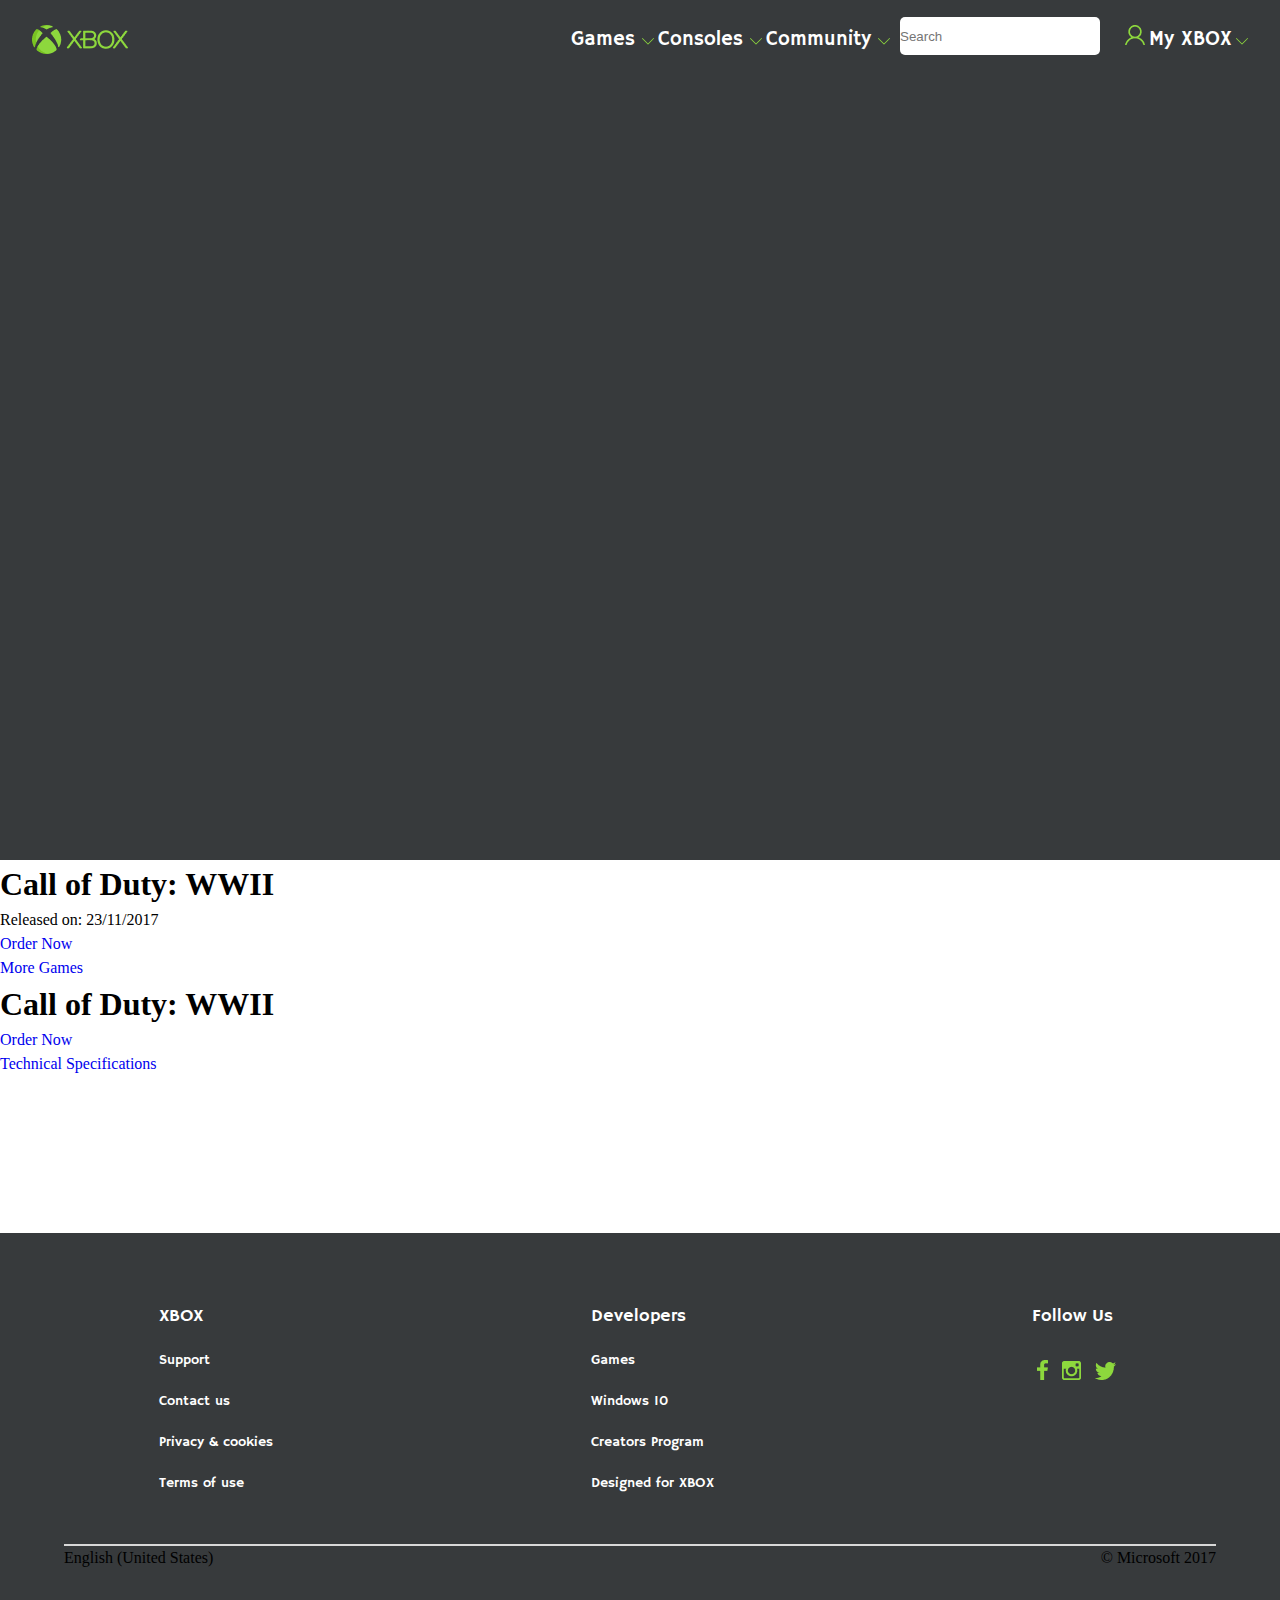
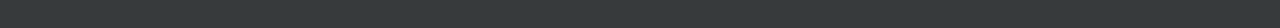
==== CalOff.html @ 1a0d102c "Project" ====
<!DOCTYPE html>
<html lang="en">

<head>
    <meta charset="UTF-8">
    <meta http-equiv="X-UA-Compatible" content="IE=edge">
    <meta name="viewport" content="width=device-width, initial-scale=1.0">
    <link rel="stylesheet" href="./style/style.css">
    <link rel="stylesheet" href="./style/madia.css">
    <title>Page2</title>
</head>

<body>
    <section class="header_section CalOff">
        <header class="header_menu">
            <div class="header_container">
                <div class="logo_block">
                    <a href="http://127.0.0.1:5501/index.html">
                        <img class="logo" src="./images/icons/xbox.png" alt="logo">
                    </a>
                </div>
                <div class="menu__header">
                    <div class="menu_block">
                        <div class="menu_icon">
                            <span></span>
                        </div>
                        <nav class="main_nav">
                            <ul class="nav_item">
                                <li class="text_main">
                                    <a class="text_item" href="#">Games
                                        <img class="icons_item" src="./images/icons/down-arrow.png" alt="icon">

                                        </img>
                                    </a>
                                </li>

                                <li class="text_main">
                                    <a class="text_item" href="#">Consoles
                                        <img class="icons_item" src="./images/icons/down-arrow.png" alt="icons">

                                        </img>
                                    </a>
                                </li>
                                <li class="text_main">
                                    <a class="text_item" href="#">Community
                                        <img class="icons_item" src="./images/icons/down-arrow.png" alt="iconss">

                                        </img>


                                    </a>
                                </li>
                            </ul>
                        </nav>
                    </div>
                    <div class="forma_block">
                        <forma class="formaa_header">
                            <input class="input_header" text="Search" placeholder="Search">
                        </forma>
                    </div>
                    <div class="heder_end">
                        <img class="item_icon" src="./images/icons/Shape.png" alt="ico">
                        <span class="header_span">
                            <a class="span_a" href="">My XBOX</a>
                            <img class="icons_item" src="./images/icons/down-arrow.png" alt="iconss">

                            </img>

                        </span>
                    </div>
                </div>

            </div>


        </header>
    </section>
    <section class="Bac_CallOf">
        <div class="callItam">
            <h1 class="CallText">Call of Duty: WWII</h1>
            <span class="CallOfText">Released on: 23/11/2017</span>
            <div class="Btn_call">
                <div class="btn_one">
                    <a class="btn_caall" href="#">Order Now</a>
                </div>
                <div class="btn_two">
                    <a class="btn_caall" href="#">More  Games</a>
                </div>
            </div>
        </div>

    </section>
    <section class="video_block">
        
    </section>
    <section class="central">
        <div class="text_central">
            <h1>Call of Duty: WWII</h1>
        </div>
        <div class="center_btn">
            <div class="btn_center_one">
                <a class="btn_center" href="#">Order Now</a>
            </div>
            <div class="btn_center_two">
                <a class="btn_center" href="#">Technical Specifications</a>
            </div>
        </div>
        <div class="vidio">
            <video src=""></video>
        </div>
    </section>










    <footer class="footer">
        <div class="container_footer">
            <div class="flex_wrap_footer">
                <div class="text_wrap_footer">
                    <div class="footer_wrap">
                        <a href="#">XBOX</a>
                    </div>
                    <a href="">Support</a>
                    <a href="">Contact us</a>
                    <a href="">Privacy & cookies </a>
                    <a href="">Terms of use </a>
                </div>
                <div class="text_wrap_footer">
                    <div class="footer_wrap">
                        <a href="#">Developers</a>
                    </div>
                    <a href="">Games</a>
                    <a href="">Windows 10</a>
                    <a href="">Creators Program</a>
                    <a href="">Designed for XBOX</a>
                </div>
                <div class="text_wrap_footer">
                    <div class="footer_wrap">
                        <a href="#">Follow Us</a>
                    </div>
                    <div class="img_footer">
                        <img src="./images/img/Faacebook.png" alt="img_footer">
                        <img src="./images/img/Instagram.png" alt="img_footer">
                        <img src="./images/img/Twitter.png" alt="img_footer">
                    </div>

                </div>
            </div>
            <div class="block_end_footer">
                <span>English (United States)</span>
                <span> © Microsoft 2017</span>
            </div>
        </div>
    </footer>








    <script src="./js/main.js"></script>
</body>

</html>
---- style/style.css ----
@import url("https://fonts.googleapis.com/css2?family=Hammersmith+One&display=swap");
@import url("https://fonts.googleapis.com/css2?family=Gowun+Batang&display=swap");
*, body, html {
  margin: 0;
  padding: 0;
  list-style: none;
  -webkit-box-sizing: border-box;
          box-sizing: border-box;
  text-decoration: none;
  scroll-behavior: smooth;
  line-height: 1.5;
  border: none;
  outline: none;
}

body._lock {
  overflow: hidden;
}

.header_section {
  max-width: 100%;
  height: 860px;
  background: #373A3C;
  margin: 0 auto;
}

.header_menu {
  margin: 0px auto;
  max-width: 95%;
}

.header_container {
  display: -webkit-box;
  display: -ms-flexbox;
  display: flex;
  position: relative;
  -webkit-box-pack: justify;
      -ms-flex-pack: justify;
          justify-content: space-between;
  text-align: center;
  padding-top: 25px;
}

.menu__header {
  display: -webkit-box;
  display: -ms-flexbox;
  display: flex;
  text-align: center;
}

.menu_block {
  display: -webkit-box;
  display: -ms-flexbox;
  display: flex;
}

li {
  display: inline-block;
  position: relative;
  right: 35px;
}

li:hover {
  cursor: pointer;
}

li a {
  display: block;
  margin-right: 25px;
  color: #FFFFFF;
  font-family: "Hammersmith One", sans-serif;
  font-weight: 400;
  font-size: 20px;
}

.logo_block {
  position: relative;
  z-index: 16;
}

.menu_icon {
  display: none;
}

.input_header {
  width: 200px;
  height: 38px;
  border-radius: 5px;
}

.forma_block {
  position: relative;
  bottom: 8px;
  right: 25px;
}

.heder_end .item_icon {
  width: 20px;
  height: 20px;
}

.heder_end a {
  color: #FFFFFF;
  font-family: "Hammersmith One", sans-serif;
  font-weight: 400;
  font-size: 20px;
}

.block_on {
  position: absolute;
  display: -webkit-box;
  display: -ms-flexbox;
  display: flex;
  left: 60%;
  z-index: 11;
  top: 53%;
}

.botton_star {
  position: relative;
  margin-right: 25px;
  text-align: center;
  padding: 10px 25px;
  border-radius: 6%;
  background: #686C6F;
}

.botton_star .star_btn {
  font-family: "Hammersmith One", sans-serif;
  font-size: 16px;
  color: #FFFFFF;
}

.botton_star:hover {
  background: #8DD83D;
}

.flex_block {
  position: relative;
  margin-left: 5px;
  text-align: center;
  padding: 10px 25px;
  border-radius: 6%;
  background: #686C6F;
}

.flex_block .btn_star {
  text-align: center;
  font-family: "Hammersmith One", sans-serif;
  font-size: 16px;
  color: #FFFFFF;
}

.flex_block:hover {
  background: #8DD83D;
}

.tabs {
  position: relative;
  text-align: center;
  padding-top: 0px;
}

.tabs input {
  width: 15px;
  height: 15px;
  border: 1px solid #8DD83D;
  border-radius: 50px;
  background: #FFFFFF;
  cursor: pointer;
}

.tabs input:hover {
  background: #8DD83D;
}

.photo_bac {
  display: none;
}

.best_wrap {
  max-width: 100%;
  height: 860px;
  background-color: #435766;
  margin: 0 auto;
}

.container_wrap {
  margin: 0 auto;
  width: 100%;
}

.img_wrap {
  text-align: center;
  margin: 0 auto;
  padding-top: 60px;
}

.text_item {
  text-align: center;
  margin: 0 auto;
}

.text_item h1 {
  color: #FFFFFF;
  font-size: 60px;
  font-family: "Gowun Batang", serif;
}

.text_item p {
  color: #FFFFFF;
  font-size: 30px;
  font-family: "Gowun Batang", serif;
}

.block_wraper {
  display: -webkit-box;
  display: -ms-flexbox;
  display: flex;
  -ms-flex-wrap: wrap;
      flex-wrap: wrap;
  -webkit-box-pack: space-evenly;
      -ms-flex-pack: space-evenly;
          justify-content: space-evenly;
  margin-top: 60px;
}

.wrap_block {
  width: 320px;
  height: 420px;
  background-color: #FFFFFF;
  margin-left: 20px;
  border: 1px solid #8DD83D;
}

.wrap_block h6 {
  color: #435766;
  font-size: 18px;
  font-family: "Gowun Batang", serif;
}

.wrap_block p {
  padding-top: 20px;
  color: #435766;
  font-size: 24px;
  font-family: "Gowun Batang", serif;
}

.wrap_block .img_wraper {
  padding: 30px;
  text-align: center;
}

.wrap_block .img_wraper_one {
  padding: 60px;
  text-align: center;
}

.botton {
  position: relative;
  margin: 0 auto;
  text-align: center;
  padding: 10px 0px 10px;
  border-radius: 5px;
  background: #8DD83D;
  margin-top: 35px;
  width: 300px;
}

.botton:hover {
  background-color: #686C6F;
}

.botton .btn_wrap {
  text-align: center;
  font-family: "Hammersmith One", sans-serif;
  font-size: 16px;
  color: #FFFFFF;
}

.xbox {
  max-width: 100%;
  height: 880px;
  background: url(../images/bacgraunds/1.png) no-repeat center;
  background-size: cover;
}

.xbox .container_xbox {
  width: 100%;
}

.text_xbox {
  width: 100%;
  margin: 0 auto;
  text-align: center;
  padding-top: 100px;
}

.text_xbox h1 {
  color: #FFFFFF;
  font-family: "Gowun Batang", serif;
  font-size: 36px;
}

.block_itom_xbox {
  width: 318px;
  height: 400px;
  border: 1px solid #8DD83D;
  margin-top: 80px;
  background-color: #FFFFFF;
  -webkit-transition: 1s ease 0s;
  transition: 1s ease 0s;
  margin-left: 25px;
}

.block_itom_xbox:hover {
  -webkit-transform: scale(1.1);
  transform: scale(1.1);
}

.block_itom_xbox p {
  display: block;
  margin-top: 5px;
  color: #435766;
  font-size: 18px;
  font-family: "Gowun Batang", serif;
  padding-left: 10px;
}

.block_itom_xbox span {
  display: block;
  color: #435766;
  font-size: 21px;
  margin-top: 15px;
  font-family: "Gowun Batang", serif;
  padding-left: 10px;
}

.btn_xbox {
  margin-top: 35px;
  text-align: center;
  position: relative;
  margin: 0 auto;
  text-align: center;
  padding: 10px 0px 10px;
  border-radius: 5px;
  background: #8DD83D;
  margin-top: 35px;
  width: 300px;
}

.btn_xbox:hover {
  background-color: #686C6F;
}

.btn_xbox .btn_xbox {
  text-align: center;
  font-family: "Hammersmith One", sans-serif;
  font-size: 16px;
  color: #FFFFFF;
}

.flex_xbox {
  display: -webkit-box;
  display: -ms-flexbox;
  display: flex;
  -ms-flex-wrap: wrap;
      flex-wrap: wrap;
  -webkit-box-pack: space-evenly;
      -ms-flex-pack: space-evenly;
          justify-content: space-evenly;
}

.block_itom_xbox .one {
  margin-top: 115px;
}

.Xbox_Design_Lab {
  width: 100%;
  height: 480px;
  margin: 0 auto;
  background: url(../images/bacgraunds/2.png) no-repeat;
  background-size: cover;
}

.Xbox_Design_Lab .container_design {
  width: 100%;
  display: -webkit-box;
  display: -ms-flexbox;
  display: flex;
  -ms-flex-wrap: wrap;
      flex-wrap: wrap;
}

.itam_design {
  position: relative;
  left: 170px;
  top: 107px;
  display: -webkit-box;
  display: -ms-flexbox;
  display: flex;
  -webkit-box-orient: vertical;
  -webkit-box-direction: normal;
      -ms-flex-direction: column;
          flex-direction: column;
}

.itam_design h1 {
  font-size: 48px;
  font-family: "Gowun Batang", serif;
  color: #FFFFFF;
}

.itam_design span {
  font-size: 24px;
  font-family: "Gowun Batang", serif;
  color: #FFFFFF;
}

.flex_wrap_btn {
  display: -webkit-box;
  display: -ms-flexbox;
  display: flex;
  -ms-flex-wrap: wrap;
      flex-wrap: wrap;
  -webkit-box-pack: end;
      -ms-flex-pack: end;
          justify-content: end;
}

.btn_design {
  position: relative;
  margin: 0 auto;
  text-align: center;
  padding: 10px 0px 10px;
  border-radius: 5px;
  background: #8DD83D;
  margin-top: 30px;
  width: 207px;
}

.btn_design:hover {
  background-color: #686C6F;
}

.design_btn_on {
  text-align: center;
  font-family: "Hammersmith One", sans-serif;
  font-size: 16px;
  color: #FFFFFF;
}

.btn_design_two {
  position: relative;
  margin: 0 auto;
  text-align: center;
  padding: 10px 0px 10px;
  border-radius: 5px;
  background: #8DD83D;
  margin-top: 30px;
  left: 25px;
  width: 278px;
}

.btn_design_two:hover {
  background-color: #686C6F;
}

.design_btn_two {
  text-align: center;
  font-family: "Hammersmith One", sans-serif;
  font-size: 16px;
  color: #FFFFFF;
}

.footer {
  width: 100%;
  height: 395px;
  background: #373A3C;
}

.container_footer {
  width: 100%;
}

.flex_wrap_footer {
  display: -webkit-box;
  display: -ms-flexbox;
  display: flex;
  -ms-flex-wrap: wrap;
      flex-wrap: wrap;
  -ms-flex-pack: distribute;
      justify-content: space-around;
}

.text_wrap_footer {
  position: relative;
  top: 50px;
}

.text_wrap_footer a {
  display: block;
  font-family: "Hammersmith One", sans-serif;
  font-size: 14px;
  color: #FFFFFF;
  margin-top: 20px;
}

.text_wrap_footer a:hover {
  color: #8DD83D;
}

.block_end_footer {
  position: relative;
  width: 90%;
  margin: 0 auto;
  top: 100px;
  border-top: 2px solid #D8D8D8;
}

.img_footer {
  margin-top: 25px;
}

.img_footer img {
  padding: 5px;
}

.footer_wrap a {
  font-size: 18px;
}

.block_end_footer {
  display: -webkit-box;
  display: -ms-flexbox;
  display: flex;
  -webkit-box-pack: justify;
      -ms-flex-pack: justify;
          justify-content: space-between;
}

.block_end_footer span {
  display: block;
}
/*# sourceMappingURL=style.css.map */
---- style/madia.css ----
@media (max-width: 915px) {
    /* Бургер меню_______ */
    .menu_icon{
        display: block;
        z-index: 16;
        position: relative;
        width: 30px;
        height: 18px;
        cursor: pointer;
        


    }

    .header_menu::before {
        content: '';
        position: absolute;
        z-index: 16;
        width: 100%;
        top: 0;
        left: 0;
        height: 70px;
        background-color: #373A3C;
        overflow: auto;
    }
   
    .menu_icon span,
    .menu_icon::before,
    .menu_icon::after {
        left: 0;
        position: absolute;
        height: 10%;
        width: 100%;
        transition: all 0.3s ease 0s;
        background-color: #fff;
    }
    .menu_icon::before,
    .menu_icon::after {
        content: '';
    }
    .menu_icon::before{
        top: 0;

    }
    .menu_icon::after{
        bottom: 0;

    }
    .menu_icon span {
        top: 50%;
        transform: scale(1) translate(0px, -50%);

    }
    
    .menu_icon._active span {
        transform: scale(0) translate(0px, -50%);

    
    }
    .menu_icon._active::before {
        top: 50%;
        transform: rotate(-45deg) translate(0px, -50%);
    }
    .menu_icon._active::after {
        bottom:  50%;
        transform: rotate(45deg) translate(0px, 50%);
    }



    .forma_block{
        /* display: none; */
        position: relative;
        z-index: 16;
        left: 10px;
    }
    .main_nav ul li img{
        /* display: none; */
        display: flex;
        flex-direction: column;
        

    }
    .heder_end{
        /* display: none; */
        position: relative;
        z-index: 16;
        left: 10px;
    }
    .main_nav{
        display: flex;
        flex-direction: column;
    }
    .text_item{
        color:#8DD83D ;
        font-family: 'Hammersmith One', sans-serif;
    }
   

    .main_nav{
        position: fixed;
        z-index: 15;
        top: 0;
        left: -100%;
        width: 100%;
        height: 100%;
        background-color: rgba(0, 0, 0, 0.9);
        padding: 100px 30px 30px 30px;
        transition: left 0.3s ease 0s;

    }
    .main_nav._active {
        left: 0;

    }




    
}
@media (max-width: 550px) {
    .forma_block{
        display: none;
        
    }


}


@media screen and (max-width: 950px){
    .photo{
        display: none;
    }
    .tabs{
        display: none;
    }
    

    /* Слайдер-_____ */
  
    .photo_bac{
        display: block;
        max-width: 100%;
        height: 0px;
        
       
        
        text-align: center;
        margin: 0 auto;
       
    
    }
    .photo_bac img{
        display: block;
        height: 788px;
        width: 100%;
        
        
        

    }
    .text_wrap{
        display: block;
        position: relative;
        z-index: 1;
        text-align: center;
        margin: 0 auto;
        left: -55px;
       
        bottom:  500px;
        
        max-width: 100%;
        height: 300px ;


    }
    .text_wrapp{
        text-align: center;

    }
    .text_wrapp h2{
        color: #fff;
        font-family: 'Hammersmith One', sans-serif;
        font-size: 35px;

    }
    .text_wrapp span{
        color: #fff;
        font-family: 'Hammersmith One', sans-serif;
        font-size: 20px;
        
    }
    .bottom_slaid{
        position: relative;
        
        margin-top: 20px;
    }
    .botton_app{
        background-color: #686C6F;
        position: relative;
        margin-right: 10px;
        margin-left: -125px;
        text-align: center;
        padding: 10px 25px;
        border-radius: 6%;
        transition: .5s ease 0s;
    }
    .botton_app:hover{
        background-color: #8DD83D;
    }
    .star_wrap{
        text-align: center;
        font-family: 'Hammersmith One', sans-serif;
        font-size: 16px;
        color: #FFFFFF;

    }
    .flex_on{
        background-color: #686C6F;
        position: relative;
        text-align: center;
        padding: 10px 25px;
        border-radius: 6%;
        transition: 1s ease 0s;
    }
    .flex_on:hover{
        background-color: #8DD83D;
    }
    .btn_wrap{
        text-align: center;
        font-family: 'Hammersmith One', sans-serif;
        font-size: 16px;
        color: #FFFFFF;

    }
    .wrap_block{
        margin-bottom: 10px;
    }
}
@media screen and (max-width: 1390px){
    .best_wrap{
        height: auto;
    }
    .wrap_block{
        margin-bottom: 15px;
        
    }
    .xbox{
        height: auto;
    }

}

    
@media screen and (max-width: 700px){
    .Xbox_Design_Lab{
      
       background: url(../images/bacgraunds/2.png) no-repeat right;
       background-size: cover;
    }
    .itam_design{
        top: 0;
        left: 0;
    }

}
@media screen and (max-width: 342px){
    .footer{
        height: 500px;
    }

}
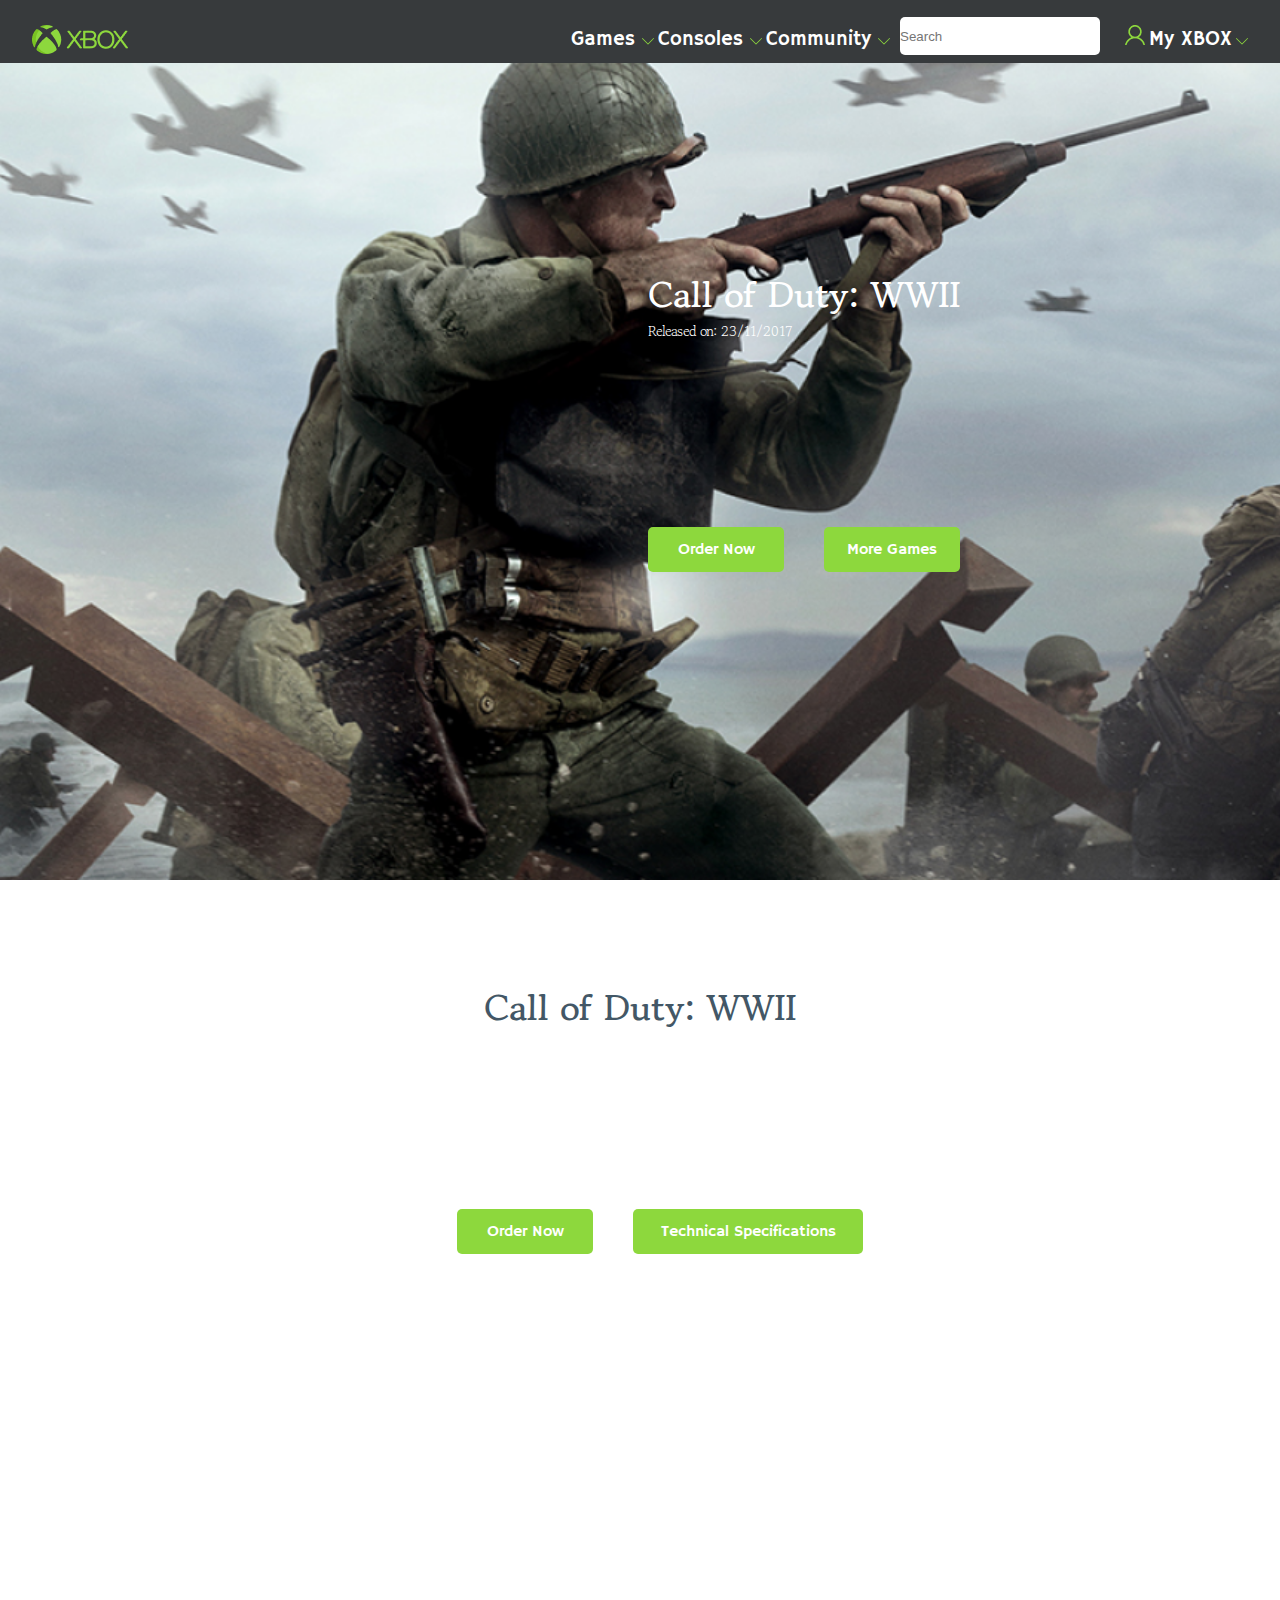
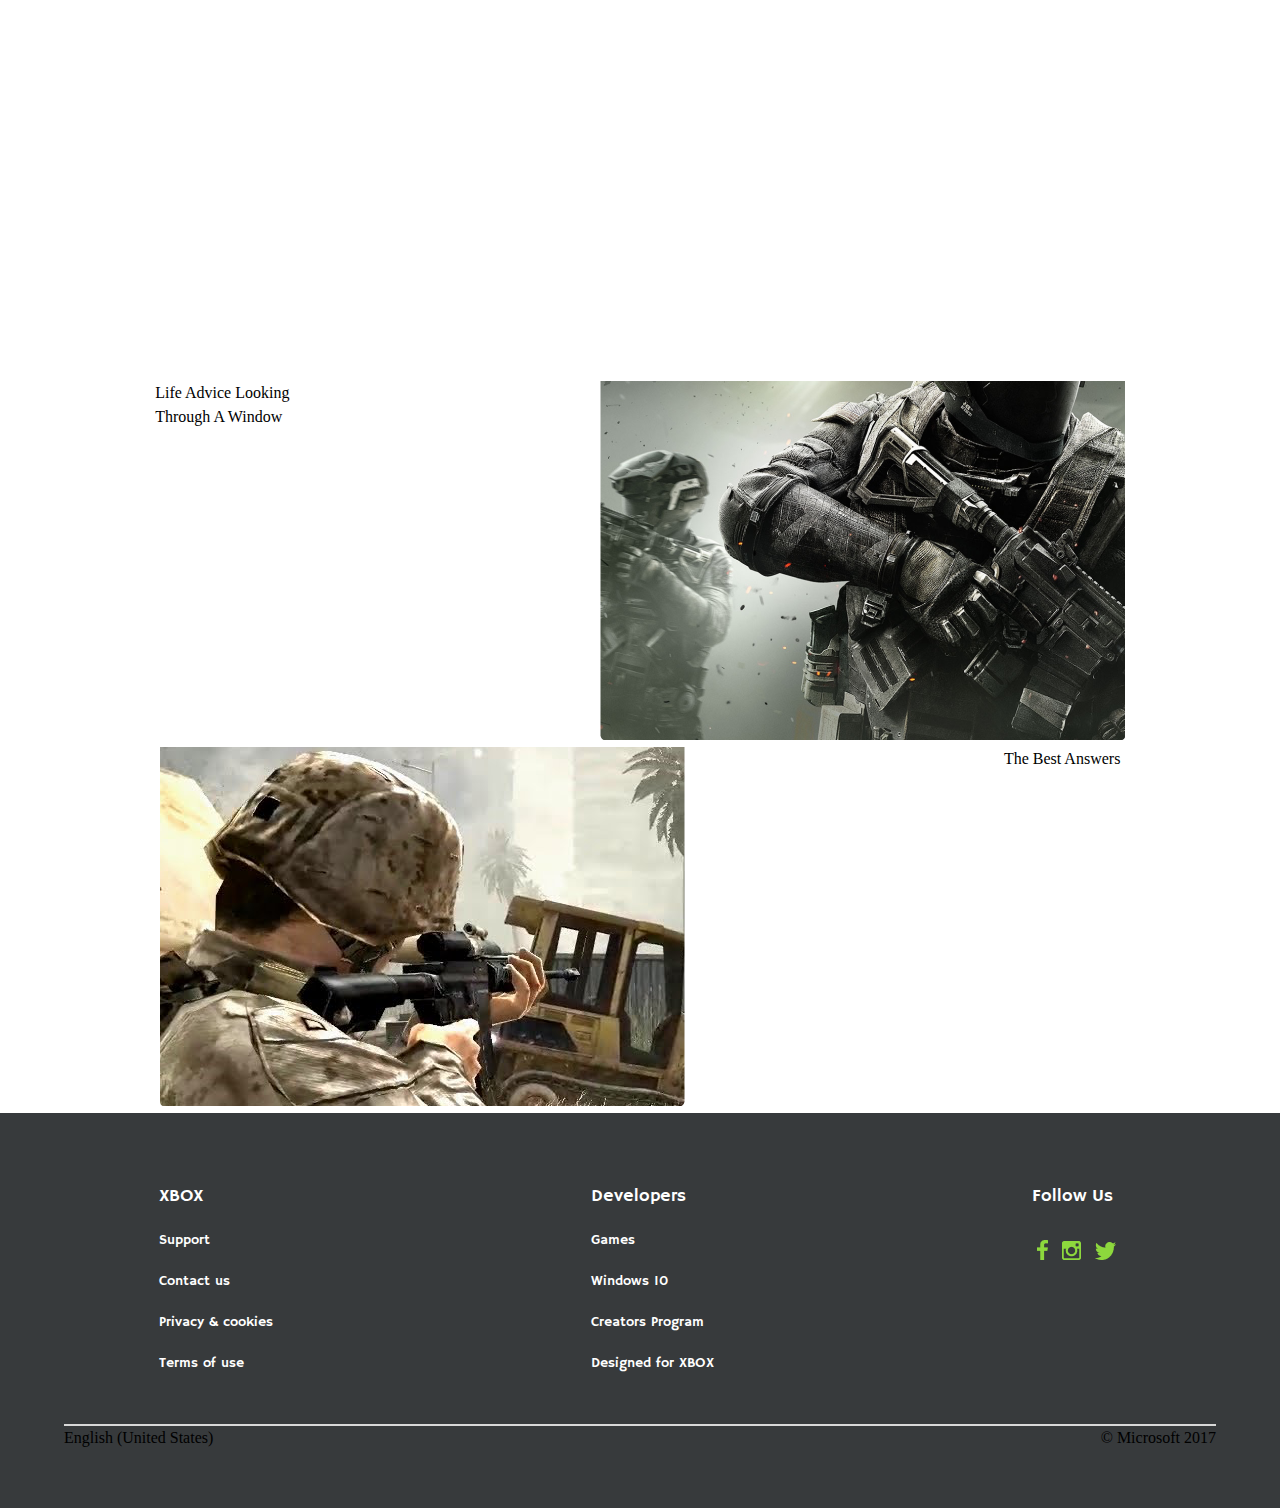
==== commit 7b4390e3: "Project" ====
--- a/CalOff.html
+++ b/CalOff.html
@@ -84,14 +84,14 @@
                     <a class="btn_caall" href="#">Order Now</a>
                 </div>
                 <div class="btn_two">
-                    <a class="btn_caall" href="#">More  Games</a>
+                    <a class="btn_caall" href="#">More Games</a>
                 </div>
             </div>
         </div>
 
     </section>
     <section class="video_block">
-        
+
     </section>
     <section class="central">
         <div class="text_central">
@@ -106,7 +106,29 @@
             </div>
         </div>
         <div class="vidio">
-            <video src=""></video>
+            <iframe src="https://www.youtube.com/embed/rCZ8EMP6ByQ" title="YouTube video player" frameborder="0"
+                allow="accelerometer; autoplay; clipboard-write; encrypted-media; gyroscope; picture-in-picture"
+                allowfullscreen></iframe>
+
+        </div>
+        <div class="item_center">
+            <div class="item_text_center">
+                <p>Life Advice Looking <br> Through A Window</p>
+            </div>
+            <div class="item_picture_center">
+                <img src="./images/img/iw-key-art.png" alt="img">
+            </div>
+
+        </div>
+        <div class="item_center">
+
+            <div class="item_picture_center">
+                <img src="./images/img/ranked-callofduty-lead.png" alt="img">
+            </div>
+            <div class="item_text_center">
+                <p>The Best Answers</p>
+            </div>
+
         </div>
     </section>
 
--- a/style/style.css
+++ b/style/style.css
@@ -542,4 +542,200 @@
 .block_end_footer span {
   display: block;
 }
+
+.CalOff {
+  max-width: 100%;
+  height: auto;
+}
+
+.Bac_CallOf {
+  margin: 0 auto;
+  max-width: 100%;
+  height: 817px;
+  background: url(../images/bacgraunds/CoD-WWII.png) no-repeat;
+  background-size: cover;
+}
+
+.callItam {
+  display: -webkit-box;
+  display: -ms-flexbox;
+  display: flex;
+  -webkit-box-orient: vertical;
+  -webkit-box-direction: normal;
+      -ms-flex-direction: column;
+          flex-direction: column;
+  -ms-flex-wrap: wrap;
+      flex-wrap: wrap;
+  -ms-flex-line-pack: end;
+      align-content: flex-end;
+  position: relative;
+  top: 25%;
+  right: 25%;
+}
+
+.CallOfText {
+  font-size: 14px;
+  font-family: "Gowun Batang", serif;
+  color: #FFFFFF;
+}
+
+.CallText {
+  font-size: 36px;
+  font-family: "Gowun Batang", serif;
+  color: #FFFFFF;
+}
+
+.Btn_call {
+  display: -webkit-box;
+  display: -ms-flexbox;
+  display: flex;
+  -ms-flex-wrap: wrap;
+      flex-wrap: wrap;
+  position: relative;
+  top: 150px;
+}
+
+.btn_one {
+  margin-top: 35px;
+  text-align: center;
+  position: relative;
+  text-align: center;
+  padding: 10px 0px 10px;
+  border-radius: 5px;
+  background: #8DD83D;
+  width: 136px;
+}
+
+.btn_one:hover {
+  background-color: #686C6F;
+}
+
+.btn_one .btn_caall {
+  text-align: center;
+  font-family: "Hammersmith One", sans-serif;
+  font-size: 16px;
+  color: #FFFFFF;
+}
+
+.btn_two {
+  margin-top: 35px;
+  text-align: center;
+  position: relative;
+  left: 40px;
+  text-align: center;
+  padding: 10px 0px 10px;
+  border-radius: 5px;
+  background: #8DD83D;
+  width: 136px;
+}
+
+.btn_two:hover {
+  background-color: #686C6F;
+}
+
+.btn_two .btn_caall {
+  text-align: center;
+  font-family: "Hammersmith One", sans-serif;
+  font-size: 16px;
+  color: #FFFFFF;
+}
+
+.central {
+  margin: 0 auto;
+  max-width: 100%;
+}
+
+.text_central {
+  margin-top: 100px;
+  text-align: center;
+}
+
+.text_central h1 {
+  font-size: 36px;
+  font-family: "Gowun Batang", serif;
+  color: #435766;
+}
+
+.center_btn {
+  display: -webkit-box;
+  display: -ms-flexbox;
+  display: flex;
+  -ms-flex-wrap: wrap;
+      flex-wrap: wrap;
+  -webkit-box-pack: center;
+      -ms-flex-pack: center;
+          justify-content: center;
+  margin-top: 175px;
+}
+
+.btn_center_one {
+  text-align: center;
+  position: relative;
+  text-align: center;
+  padding: 10px 0px 10px;
+  border-radius: 5px;
+  background: #8DD83D;
+  width: 136px;
+}
+
+.btn_center_one:hover {
+  background-color: #686C6F;
+}
+
+.btn_center_one .btn_center {
+  text-align: center;
+  font-family: "Hammersmith One", sans-serif;
+  font-size: 16px;
+  color: #FFFFFF;
+}
+
+.btn_center_two {
+  text-align: center;
+  position: relative;
+  left: 40px;
+  text-align: center;
+  padding: 10px 0px 10px;
+  border-radius: 5px;
+  background: #8DD83D;
+  width: 230px;
+}
+
+.btn_center_two:hover {
+  background-color: #686C6F;
+}
+
+.btn_center_two .btn_center {
+  text-align: center;
+  font-family: "Hammersmith One", sans-serif;
+  font-size: 16px;
+  color: #FFFFFF;
+}
+
+.vidio {
+  display: -webkit-box;
+  display: -ms-flexbox;
+  display: flex;
+  -ms-flex-wrap: wrap;
+      flex-wrap: wrap;
+  -webkit-box-pack: center;
+      -ms-flex-pack: center;
+          justify-content: center;
+  margin-top: 125px;
+}
+
+.vidio iframe {
+  width: 890px;
+  height: 562px;
+  margin-bottom: 40px;
+}
+
+.item_center {
+  display: -webkit-box;
+  display: -ms-flexbox;
+  display: flex;
+  -ms-flex-wrap: wrap;
+      flex-wrap: wrap;
+  -ms-flex-pack: distribute;
+      justify-content: space-around;
+}
 /*# sourceMappingURL=style.css.map */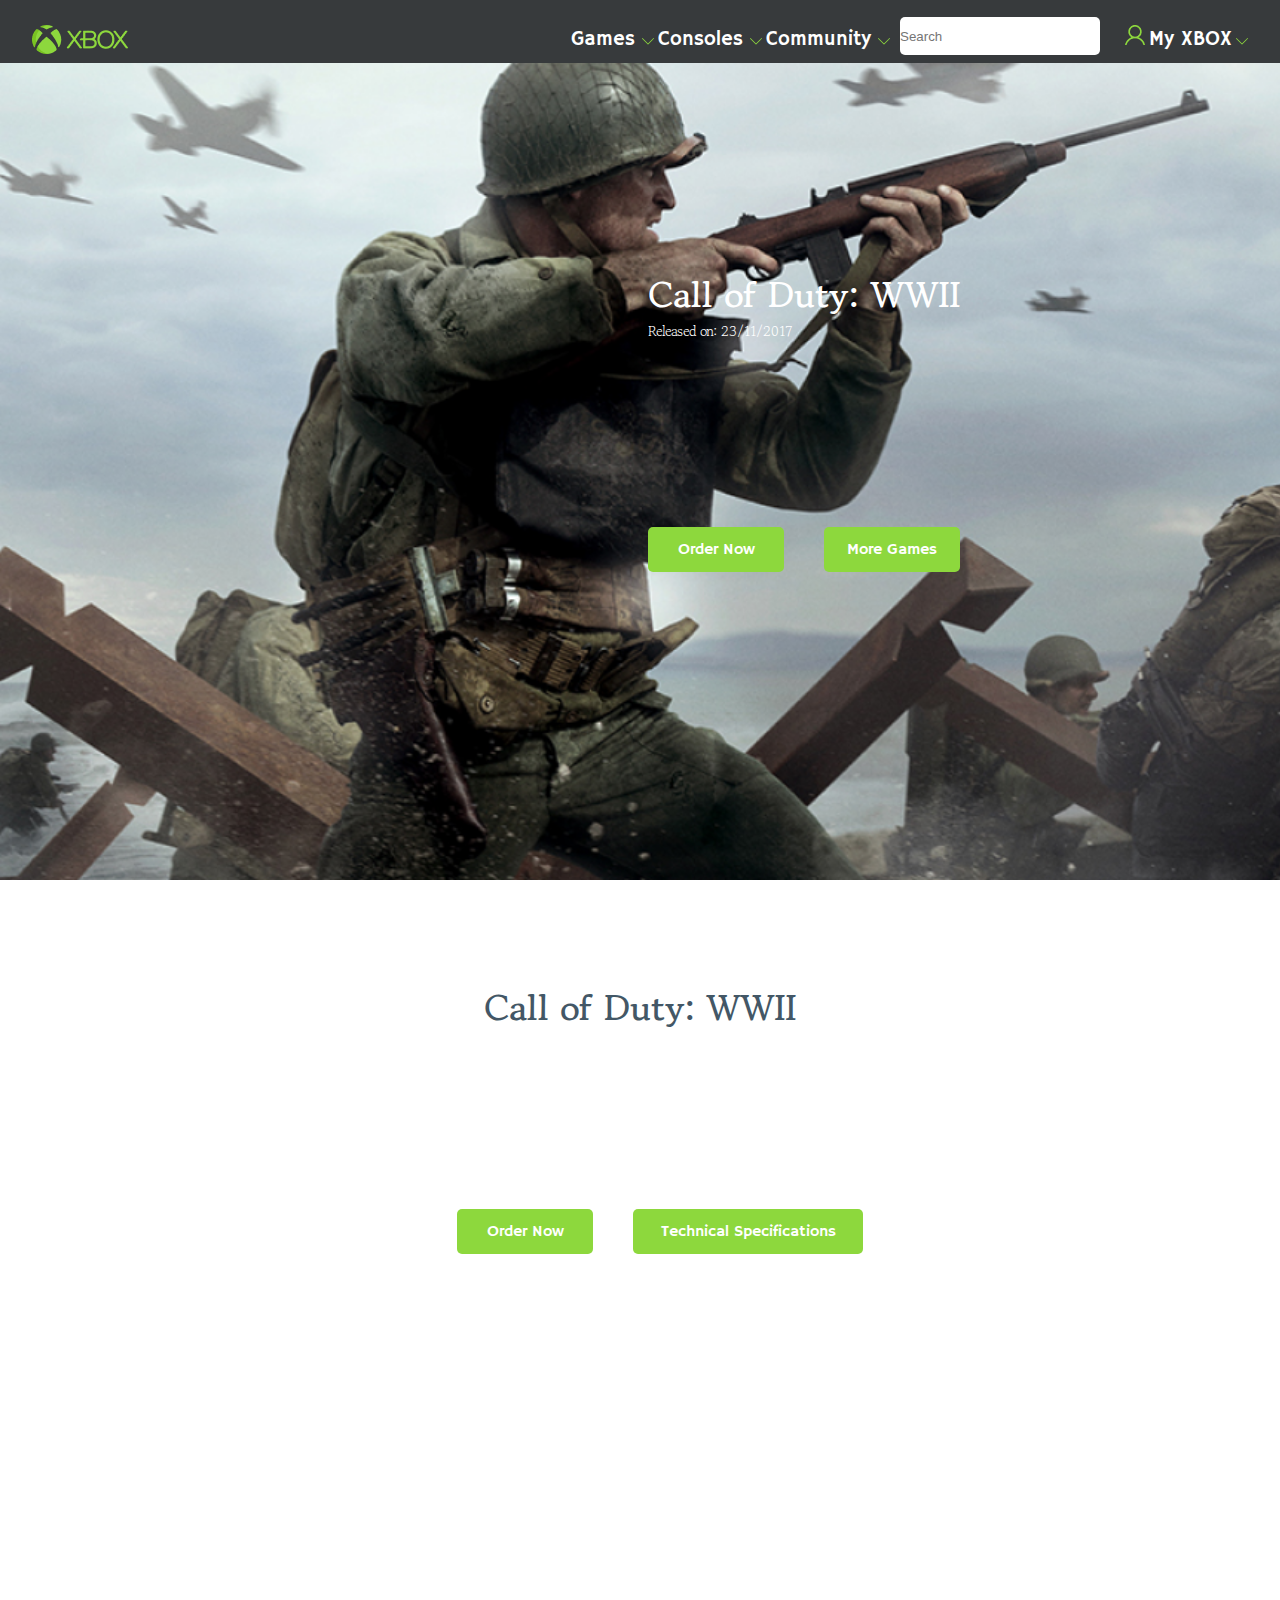
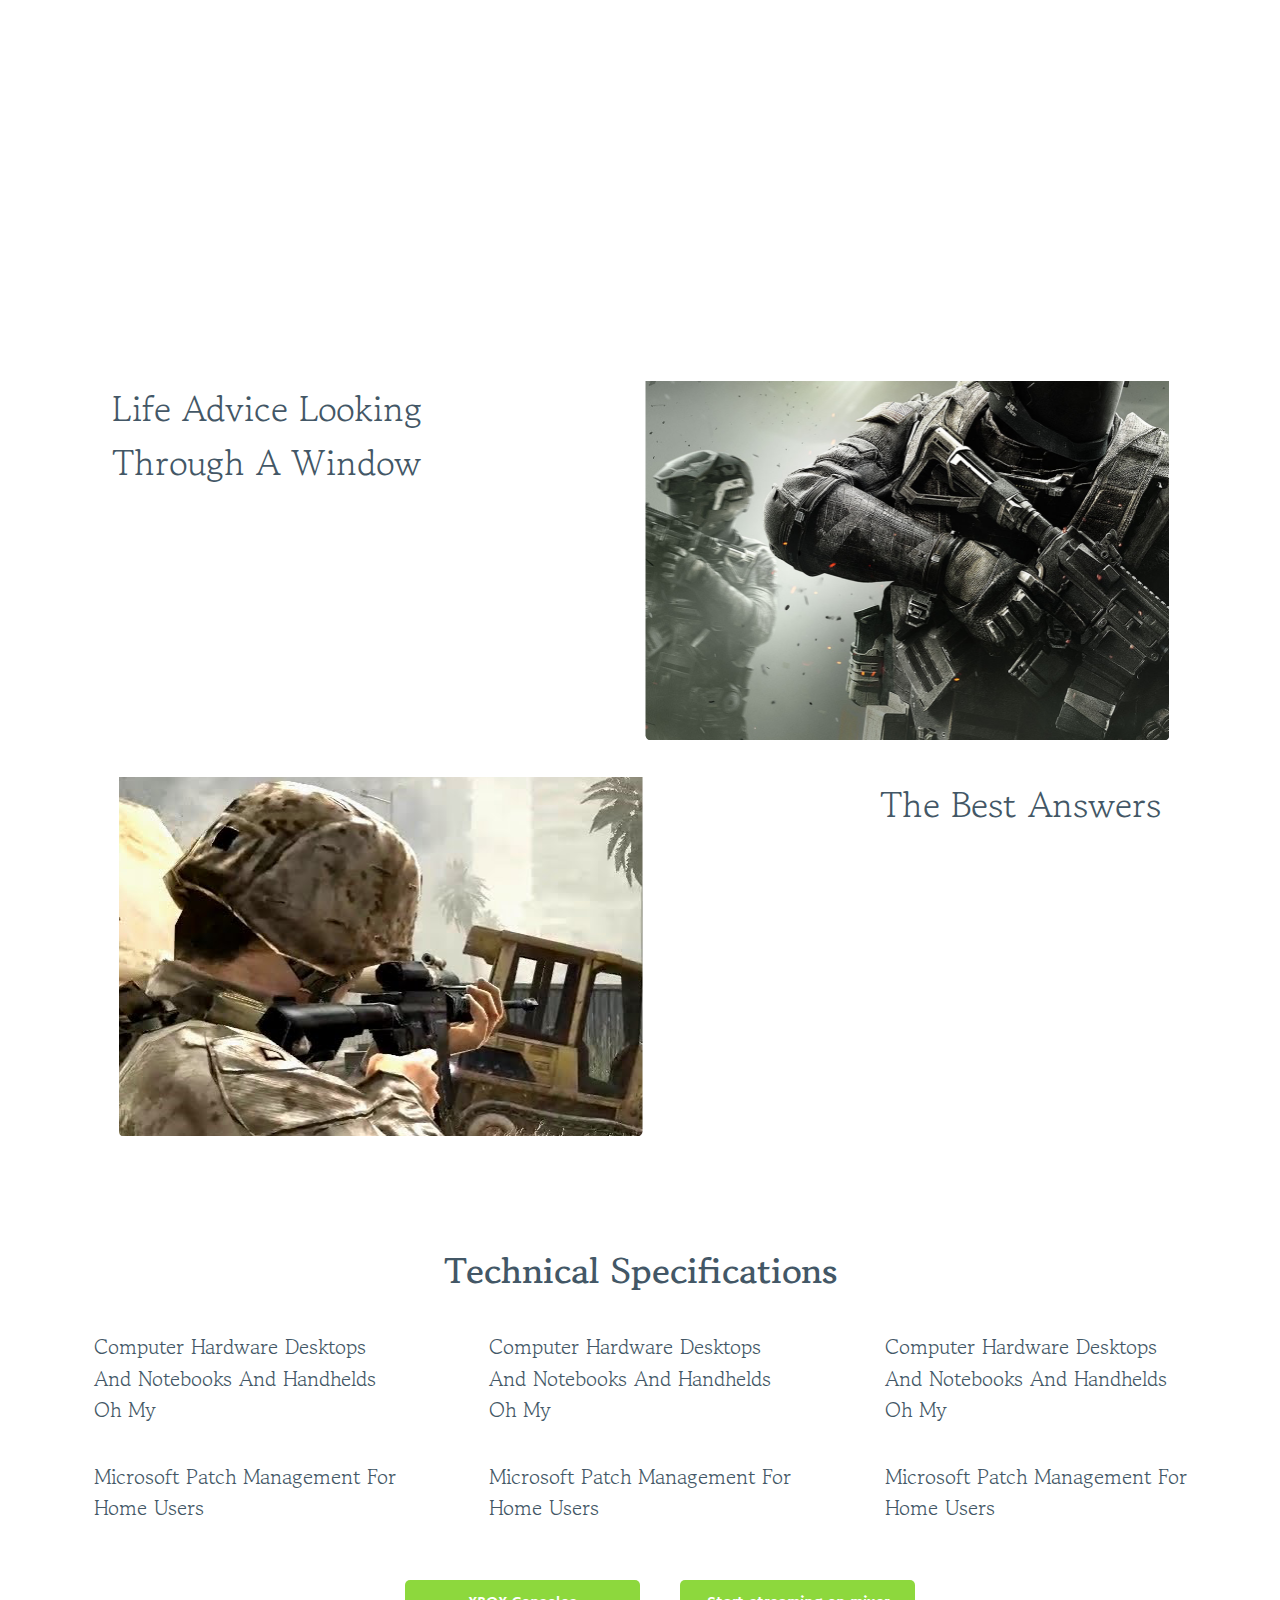
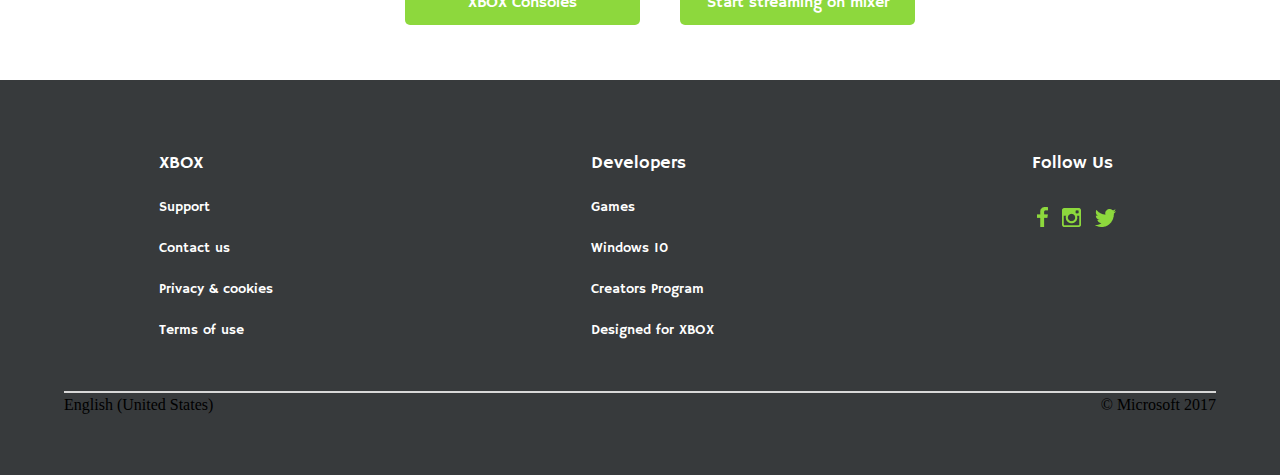
==== commit 2fd9c63a: "Project" ====
--- a/CalOff.html
+++ b/CalOff.html
@@ -125,11 +125,54 @@
             <div class="item_picture_center">
                 <img src="./images/img/ranked-callofduty-lead.png" alt="img">
             </div>
-            <div class="item_text_center">
+            <div class="item_text_center_one">
                 <p>The Best Answers</p>
             </div>
 
         </div>
+    </section>
+    <section class="text_center_wrap">
+        <div class="text_wrap_center">
+            <h1>Technical Specifications</h1>
+        </div>
+        <div class="text_item_center">
+            <div class="center_wrap_item">
+                <div class="text_center_one">
+                    <p>Computer Hardware Desktops <br> And Notebooks And Handhelds <br> Oh My</p>
+                </div>
+                <div class="text_center_two">
+                    <span>Microsoft Patch Management For <br> Home Users</span>
+                </div>
+            </div><div class="center_wrap_item">
+                <div class="text_center_one">
+                    <p>Computer Hardware Desktops <br> And Notebooks And Handhelds <br> Oh My</p>
+                </div>
+                <div class="text_center_two">
+                    <span>Microsoft Patch Management For <br> Home Users</span>
+                </div>
+            </div><div class="center_wrap_item">
+                <div class="text_center_one">
+                    <p>Computer Hardware Desktops <br> And Notebooks And Handhelds <br> Oh My</p>
+                </div>
+                <div class="text_center_two">
+                    <span>Microsoft Patch Management For <br> Home Users</span>
+                </div>
+            </div>
+
+        </div>
+        <div class="btn_center_item">
+            <div class="btn_center_item_on">
+                <a href="#">XBOX Consoles</a>
+            </div>
+            <div class="btn_cetner_two">
+                <a href="#">Start streaming on mixer</a>
+            </div>
+
+        </div>
+
+
+
+
     </section>
 
 
--- a/style/style.css
+++ b/style/style.css
@@ -737,5 +737,126 @@
       flex-wrap: wrap;
   -ms-flex-pack: distribute;
       justify-content: space-around;
+  margin-bottom: 30px;
+}
+
+.item_text_center {
+  font-size: 36px;
+  font-family: "Gowun Batang", serif;
+  color: #435766;
+}
+
+.item_text_center_one {
+  font-size: 36px;
+  font-family: "Gowun Batang", serif;
+  color: #435766;
+}
+
+.item_picture_center img {
+  width: 524px;
+  height: 359px;
+}
+
+.text_center_wrap {
+  margin: 0 auto;
+  max-width: 100%;
+}
+
+.text_wrap_center {
+  text-align: center;
+  margin-top: 100px;
+}
+
+.text_wrap_center h1 {
+  font-size: 36px;
+  font-family: "Gowun Batang", serif;
+  color: #435766;
+}
+
+.text_item_center {
+  display: -webkit-box;
+  display: -ms-flexbox;
+  display: flex;
+  -ms-flex-wrap: wrap;
+      flex-wrap: wrap;
+  -webkit-box-pack: space-evenly;
+      -ms-flex-pack: space-evenly;
+          justify-content: space-evenly;
+}
+
+.text_item_center .text_center_one {
+  margin-top: 35px;
+}
+
+.text_item_center .text_center_two {
+  margin-top: 35px;
+}
+
+.text_center_one p {
+  font-size: 21px;
+  font-family: "Gowun Batang", serif;
+  color: #435766;
+}
+
+.text_center_two span {
+  font-size: 21px;
+  font-family: "Gowun Batang", serif;
+  color: #435766;
+}
+
+.btn_center_item {
+  margin-top: 55px;
+  margin-bottom: 55px;
+  display: -webkit-box;
+  display: -ms-flexbox;
+  display: flex;
+  -ms-flex-wrap: wrap;
+      flex-wrap: wrap;
+  -webkit-box-pack: center;
+      -ms-flex-pack: center;
+          justify-content: center;
+}
+
+.btn_center_item_on {
+  text-align: center;
+  position: relative;
+  text-align: center;
+  padding: 10px 0px 10px;
+  border-radius: 5px;
+  background: #8DD83D;
+  width: 235px;
+}
+
+.btn_center_item_on:hover {
+  background-color: #686C6F;
+}
+
+.btn_center_item_on a {
+  text-align: center;
+  font-family: "Hammersmith One", sans-serif;
+  font-size: 16px;
+  color: #FFFFFF;
+}
+
+.btn_cetner_two {
+  text-align: center;
+  position: relative;
+  left: 40px;
+  text-align: center;
+  padding: 10px 0px 10px;
+  border-radius: 5px;
+  background: #8DD83D;
+  width: 235px;
+}
+
+.btn_cetner_two:hover {
+  background-color: #686C6F;
+}
+
+.btn_cetner_two a {
+  text-align: center;
+  font-family: "Hammersmith One", sans-serif;
+  font-size: 16px;
+  color: #FFFFFF;
 }
 /*# sourceMappingURL=style.css.map */